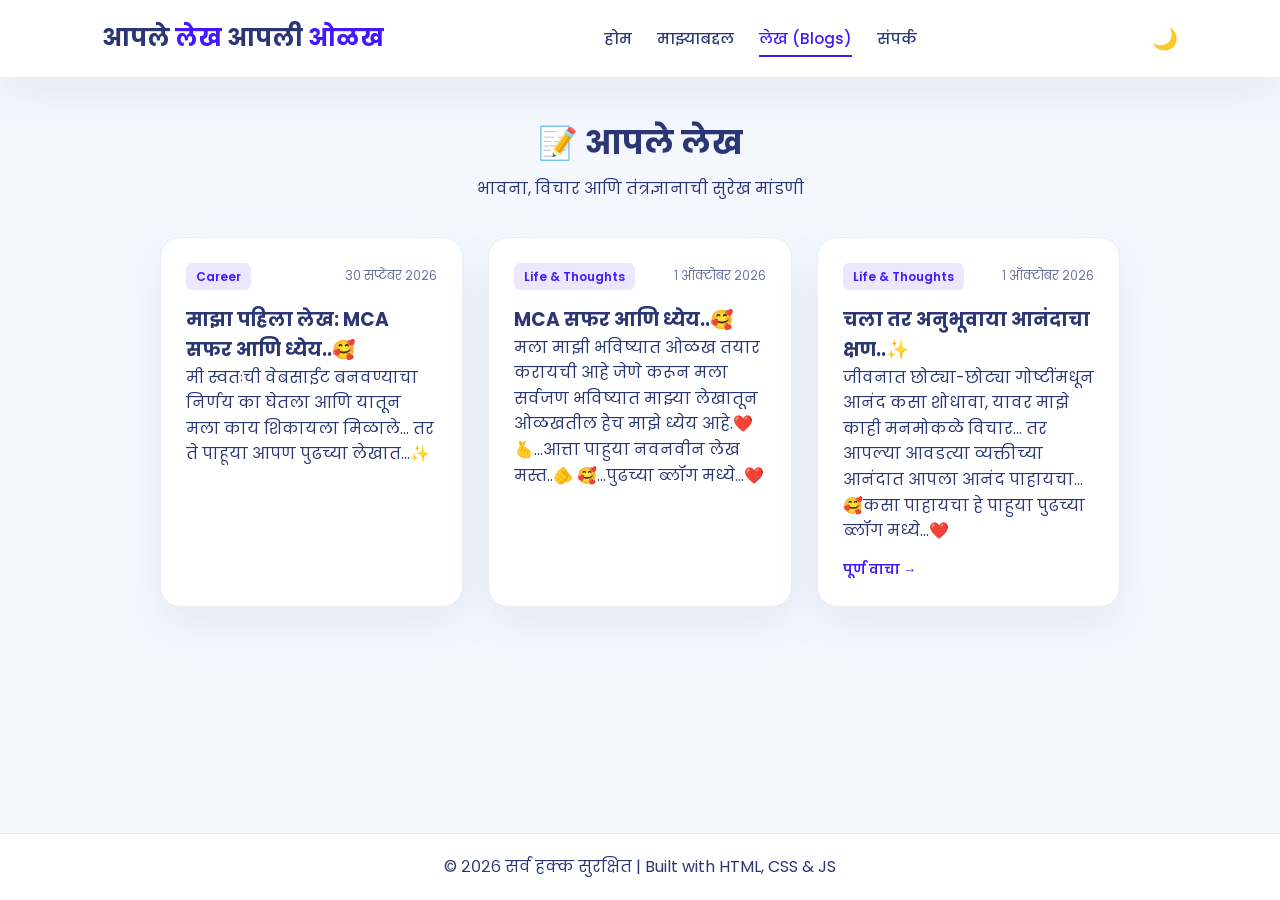
==== blog.html @ 71e848cb "Add files via upload" ====
<!DOCTYPE html>
<html lang="mr">
<head>
    <meta charset="UTF-8">
    <meta name="viewport" content="width=device-width, initial-scale=1.0">
    <title>लेख (Blogs) | रोहिणी ताटे</title>
    <link rel="stylesheet" href="style.css">
    <link href="https://fonts.googleapis.com/css2?family=Poppins:wght@300;400;500;600;700&display=swap" rel="stylesheet">
</head>
<body>

    <nav class="navbar">
        <div class="logo">आपले <span>लेख </span>आपली <span>ओळख </span></div>
        <ul class="nav-links">
            <li><a href="index.html">होम</a></li>
            <li><a href="about.html">माझ्याबद्दल</a></li>
            <li><a href="blog.html" class="active">लेख (Blogs)</a></li>
            <li><a href="contact.html">संपर्क</a></li>
        </ul>
        <div class="nav-controls">
            <div id="google_translate_element"></div>
            <button id="theme-toggle">🌙</button>
        </div>
    </nav>

    <main class="container">
        <div class="page-title">
            <h1>📝 आपले लेख</h1>
            <p>भावना, विचार आणि तंत्रज्ञानाची सुरेख मांडणी</p>
        </div>

        <div class="blog-grid">
            <article class="card">
                <div class="card-header">
                    <span class="tag">Career</span>
                    <span class="date">३० सप्टेंबर २०२६</span>
                </div>
                <h3>माझा पहिला लेख: MCA सफर आणि ध्येय..🥰</h3>
                <p>मी स्वतःची वेबसाईट बनवण्याचा निर्णय का घेतला आणि यातून मला काय शिकायला मिळाले...
                तर ते पाहूया आपण पुढच्या लेखात...✨</p>
                
            </article>
            <article class="card">
                <div class="card-header">
                    <span class="tag">Life & Thoughts</span>
                    <span class="date">१ ऑक्टोबर २०२६</span>
                </div>
                <h3>MCA सफर आणि ध्येय..🥰</h3>
                <p>मला माझी भविष्यात ओळख तयार करायची आहे जेणे करून मला सर्वजण भविष्यात माझ्या लेखातून ओळखतील हेच माझे ध्येय आहे.❤️🫰...आत्ता पाहुया नवनवीन लेख मस्त..🫵 🥰...पुढच्या ब्लॉग मध्ये...❤️</p>
                
            </article>

            <article class="card">
                <div class="card-header">
                    <span class="tag">Life & Thoughts</span>
                    <span class="date">१ ऑक्टोबर २०२६</span>
                </div>
                <h3>चला तर अनुभूवाया  आनंदाचा क्षण..✨</h3>
                <p>जीवनात छोट्या-छोट्या गोष्टींमधून आनंद कसा शोधावा, यावर माझे काही मनमोकळे विचार...
                तर  आपल्या आवडत्या व्यक्तीच्या आनंदात आपला आनंद पाहायचा... 🥰कसा पाहायचा हे पाहुया पुढच्या ब्लॉग मध्ये...❤️</p>
                <a href="#" class="read-more">पूर्ण वाचा →</a>
            </article>
        </div>
    </main>

    <footer>
        <p>© २०२६ सर्व हक्क सुरक्षित | Built with HTML, CSS & JS</p>
    </footer>

    <script src="script.js"></script>
    <script type="text/javascript">
    function googleTranslateElementInit() {
        new google.translate.TranslateElement({
            pageLanguage: 'mr',
            includedLanguages: 'en,hi,mr,gu,ta,te,kn,es,fr,de',
            layout: google.translate.TranslateElement.InlineLayout.SIMPLE
        }, 'google_translate_element');
    }
    </script>
    <script type="text/javascript" src="https://translate.google.com/translate_a/element.js?cb=googleTranslateElementInit"></script>
</body>
</html>
---- style.css ----
/* General Setup & Color System */
:root {
    --bg-color: #f4f7fe;
    --card-bg: #ffffff;
    --text-color: #2b3674;
    --text-muted: #a3ed20;
    --primary-color: #4318ff;
    --primary-hover: #3311cc;
    --border-color: #e9edf7;
    --shadow: 0px 18px 40px rgba(112, 144, 176, 0.12);
}

[data-theme="dark"] {
    --bg-color: #0b1437;
    --card-bg: #111c44;
    --text-color: #ffffff;
    --text-muted: #a3e635;
    --primary-color: #7551ff;
    --primary-hover: #5b32ff;
    --border-color: #1b254b;
    --shadow: 0px 18px 40px rgba(0, 0, 0, 0.35);
}

* {
    margin: 0;
    padding: 0;
    box-sizing: border-box;
    font-family: 'Poppins', sans-serif;
    transition: all 0.25s ease-in-out;
}

body {
    background-color: var(--bg-color);
    color: var(--text-color);
    line-height: 1.6;
    min-height: 100vh;
    display: flex;
    flex-direction: column;
    top: 0px !important;
}

.container {
    max-width: 1000px;
    margin: 40px auto;
    padding: 0 20px;
    flex: 1;
}

/* Navbar */
.navbar {
    display: flex;
    justify-content: space-between;
    align-items: center;
    padding: 1.2rem 8%;
    background-color: var(--card-bg);
    box-shadow: var(--shadow);
    position: sticky;
    top: 0;
    z-index: 100;
}

.logo {
    font-size: 1.5rem;
    font-weight: 700;
}

.logo span {
    color: var(--primary-color);
}

.nav-links {
    display: flex;
    list-style: none;
    gap: 25px;
}

.nav-links a {
    text-decoration: none;
    color: var(--text-color);
    font-weight: 500;
    font-size: 0.95rem;
    padding: 6px 0;
}

.nav-links a:hover, .nav-links a.active {
    color: var(--primary-color);
    border-bottom: 2px solid var(--primary-color);
}

.nav-controls {
    display: flex;
    align-items: center;
    gap: 15px;
}

#google_translate_element select {
    padding: 6px 10px;
    border-radius: 8px;
    border: 1px solid var(--border-color);
    background-color: var(--card-bg);
    color: var(--text-color);
    font-size: 0.85rem;
    cursor: pointer;
}

#theme-toggle {
    background: none;
    border: none;
    font-size: 1.3rem;
    cursor: pointer;
}

/* Base Cards */
.card {
    background-color: var(--card-bg);
    padding: 25px;
    border-radius: 20px;
    box-shadow: var(--shadow);
    border: 1px solid var(--border-color);
}

/* Home Section */
.hero-banner {
    text-align: center;
    padding: 50px 20px;
    margin-bottom: 40px;
}

.hero-badge {
    display: inline-block;
    background-color: rgba(67, 24, 255, 0.08);
    color: var(--primary-color);
    padding: 6px 16px;
    border-radius: 20px;
    font-size: 0.85rem;
    font-weight: 600;
    margin-bottom: 15px;
}

.hero-banner h1 {
    font-size: 2.3rem;
    margin-bottom: 12px;
}

.highlight {
    color: var(--primary-color);
}

.hero-subtext {
    max-width: 650px;
    margin: 0 auto 25px auto;
    font-size: 1rem;
    opacity: 0.9;
}

.hero-buttons {
    display: flex;
    justify-content: center;
    gap: 15px;
}

.btn-primary {
    background-color: var(--primary-color);
    color: white;
    padding: 12px 26px;
    border-radius: 10px;
    text-decoration: none;
    font-weight: 600;
    font-size: 0.9rem;
    box-shadow: 0px 10px 20px rgba(67, 24, 255, 0.2);
}

.btn-primary:hover {
    background-color: var(--primary-hover);
}

/* About Layout */
.profile-header {
    display: flex;
    align-items: center;
    gap: 25px;
    margin-bottom: 25px;
}

.profile-avatar {
    width: 80px;
    height: 80px;
    background: linear-gradient(135deg, var(--primary-color), #868CFF);
    color: white;
    font-size: 2rem;
    font-weight: 700;
    border-radius: 50%;
    display: flex;
    align-items: center;
    justify-content: center;
}

.about-grid {
    display: grid;
    grid-template-columns: repeat(auto-fit, minmax(300px, 1fr));
    gap: 25px;
    margin-bottom: 25px;
}

.skills-tags {
    display: flex;
    flex-wrap: wrap;
    gap: 10px;
    margin-top: 15px;
}

.skill-tag {
    background-color: rgba(67, 24, 255, 0.08);
    color: var(--primary-color);
    padding: 8px 16px;
    border-radius: 12px;
    font-size: 0.85rem;
    font-weight: 600;
}

/* Page Headers & Blog Cards */
.page-title {
    text-align: center;
    margin-bottom: 35px;
}

.page-title h1 {
    font-size: 2rem;
    margin-bottom: 8px;
}

.blog-grid {
    display: grid;
    grid-template-columns: repeat(auto-fit, minmax(280px, 1fr));
    gap: 25px;
}

.card-header {
    display: flex;
    justify-content: space-between;
    align-items: center;
    margin-bottom: 15px;
}

.tag {
    background-color: rgba(67, 24, 255, 0.1);
    color: var(--primary-color);
    padding: 4px 10px;
    font-size: 0.75rem;
    font-weight: 600;
    border-radius: 6px;
}

.date {
    font-size: 0.8rem;
    opacity: 0.7;
}

.read-more {
    color: var(--primary-color);
    text-decoration: none;
    font-weight: 600;
    font-size: 0.85rem;
    display: inline-block;
    margin-top: 15px;
}

/* Contact Form */
.contact-wrapper {
    max-width: 600px;
    margin: 0 auto;
}

.contact-form {
    display: flex;
    flex-direction: column;
    gap: 20px;
}

.form-group {
    display: flex;
    flex-direction: column;
    gap: 8px;
}

.form-group input, .form-group textarea {
    padding: 12px 16px;
    border-radius: 10px;
    border: 1px solid var(--border-color);
    background-color: var(--bg-color);
    color: var(--text-color);
    outline: none;
}

.form-group input:focus, .form-group textarea:focus {
    border-color: var(--primary-color);
}

.btn-submit {
    background-color: var(--primary-color);
    color: white;
    padding: 12px 24px;
    border: none;
    border-radius: 10px;
    font-size: 0.95rem;
    font-weight: 600;
    cursor: pointer;
}

/* Footer */
footer {
    text-align: center;
    padding: 20px;
    background-color: var(--card-bg);
    border-top: 1px solid var(--border-color);
    margin-top: auto;
}

.goog-te-banner-frame { display: none !important; }
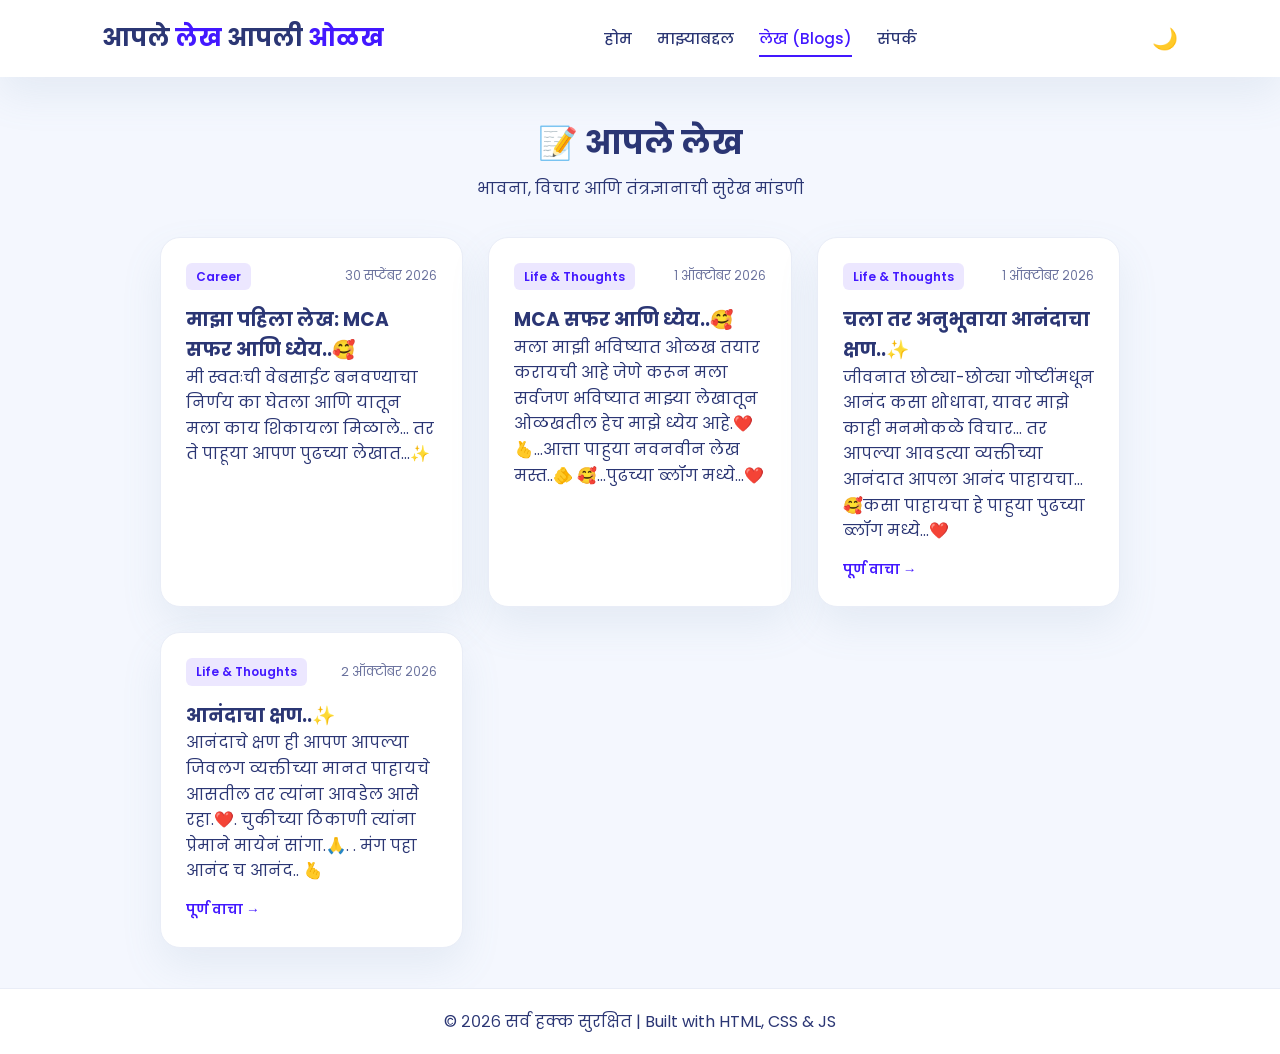
==== commit 16b7ede4: "Update blog.html" ====
--- a/blog.html
+++ b/blog.html
@@ -60,6 +60,15 @@
                 तर  आपल्या आवडत्या व्यक्तीच्या आनंदात आपला आनंद पाहायचा... 🥰कसा पाहायचा हे पाहुया पुढच्या ब्लॉग मध्ये...❤️</p>
                 <a href="#" class="read-more">पूर्ण वाचा →</a>
             </article>
+             <article class="card">
+                <div class="card-header">
+                    <span class="tag">Life & Thoughts</span>
+                    <span class="date">2 ऑक्टोबर २०२६</span>
+                </div>
+                <h3>आनंदाचा क्षण..✨</h3>
+                <p>आनंदाचे क्षण ही आपण आपल्या जिवलग व्यक्तीच्या मानत पाहायचे आसतील तर त्यांना आवडेल आसे रहा.❤️. चुकीच्या ठिकाणी त्यांना प्रेमाने मायेनं सांगा.🙏. . मंग पहा आनंद च आनंद.. 🫰</p>
+                <a href="#" class="read-more">पूर्ण वाचा →</a>
+            </article>
         </div>
     </main>
 
@@ -79,4 +88,4 @@
     </script>
     <script type="text/javascript" src="https://translate.google.com/translate_a/element.js?cb=googleTranslateElementInit"></script>
 </body>
-</html>+</html>
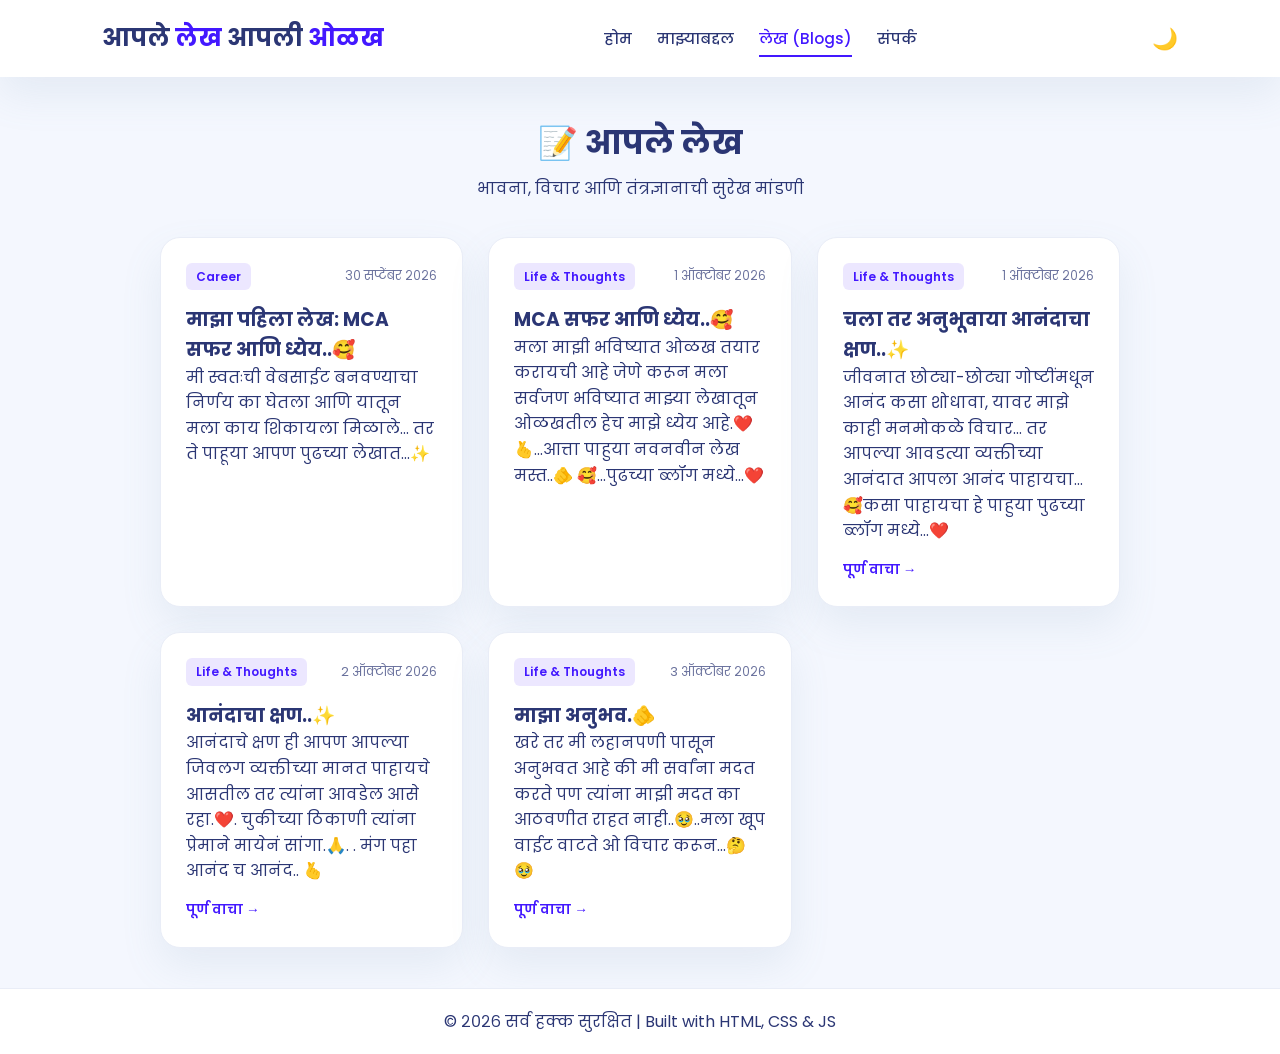
==== commit 166dc685: "Update blog.html" ====
--- a/blog.html
+++ b/blog.html
@@ -69,6 +69,15 @@
                 <p>आनंदाचे क्षण ही आपण आपल्या जिवलग व्यक्तीच्या मानत पाहायचे आसतील तर त्यांना आवडेल आसे रहा.❤️. चुकीच्या ठिकाणी त्यांना प्रेमाने मायेनं सांगा.🙏. . मंग पहा आनंद च आनंद.. 🫰</p>
                 <a href="#" class="read-more">पूर्ण वाचा →</a>
             </article>
+            <article class="card">
+                <div class="card-header">
+                    <span class="tag">Life & Thoughts</span>
+                    <span class="date">3 ऑक्टोबर २०२६</span>
+                </div>
+                <h3>माझा अनुभव.🫵</h3>
+                <p>खरे तर मी लहानपणी पासून अनुभवत आहे की मी सर्वांना मदत करते पण त्यांना माझी मदत का आठवणीत राहत नाही..🥹..मला खूप वाईट वाटते ओ विचार करून...🤔🥹</p>
+                <a href="#" class="read-more">पूर्ण वाचा →</a>
+            </article>
         </div>
     </main>
 
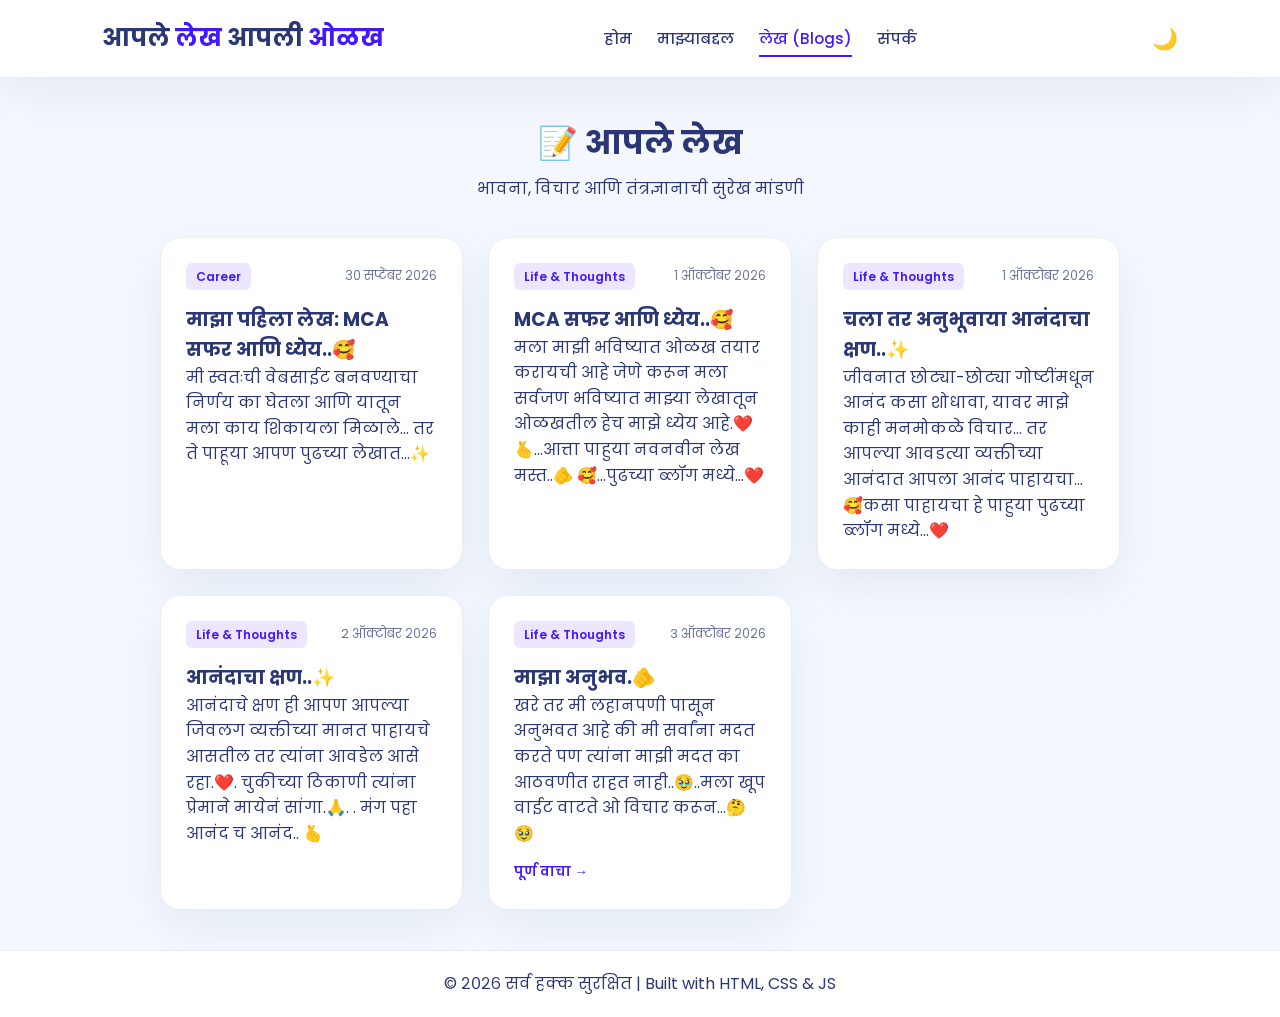
==== commit d6c1787c: "Update blog.html" ====
--- a/blog.html
+++ b/blog.html
@@ -58,7 +58,7 @@
                 <h3>चला तर अनुभूवाया  आनंदाचा क्षण..✨</h3>
                 <p>जीवनात छोट्या-छोट्या गोष्टींमधून आनंद कसा शोधावा, यावर माझे काही मनमोकळे विचार...
                 तर  आपल्या आवडत्या व्यक्तीच्या आनंदात आपला आनंद पाहायचा... 🥰कसा पाहायचा हे पाहुया पुढच्या ब्लॉग मध्ये...❤️</p>
-                <a href="#" class="read-more">पूर्ण वाचा →</a>
+               
             </article>
              <article class="card">
                 <div class="card-header">
@@ -67,7 +67,7 @@
                 </div>
                 <h3>आनंदाचा क्षण..✨</h3>
                 <p>आनंदाचे क्षण ही आपण आपल्या जिवलग व्यक्तीच्या मानत पाहायचे आसतील तर त्यांना आवडेल आसे रहा.❤️. चुकीच्या ठिकाणी त्यांना प्रेमाने मायेनं सांगा.🙏. . मंग पहा आनंद च आनंद.. 🫰</p>
-                <a href="#" class="read-more">पूर्ण वाचा →</a>
+                
             </article>
             <article class="card">
                 <div class="card-header">
